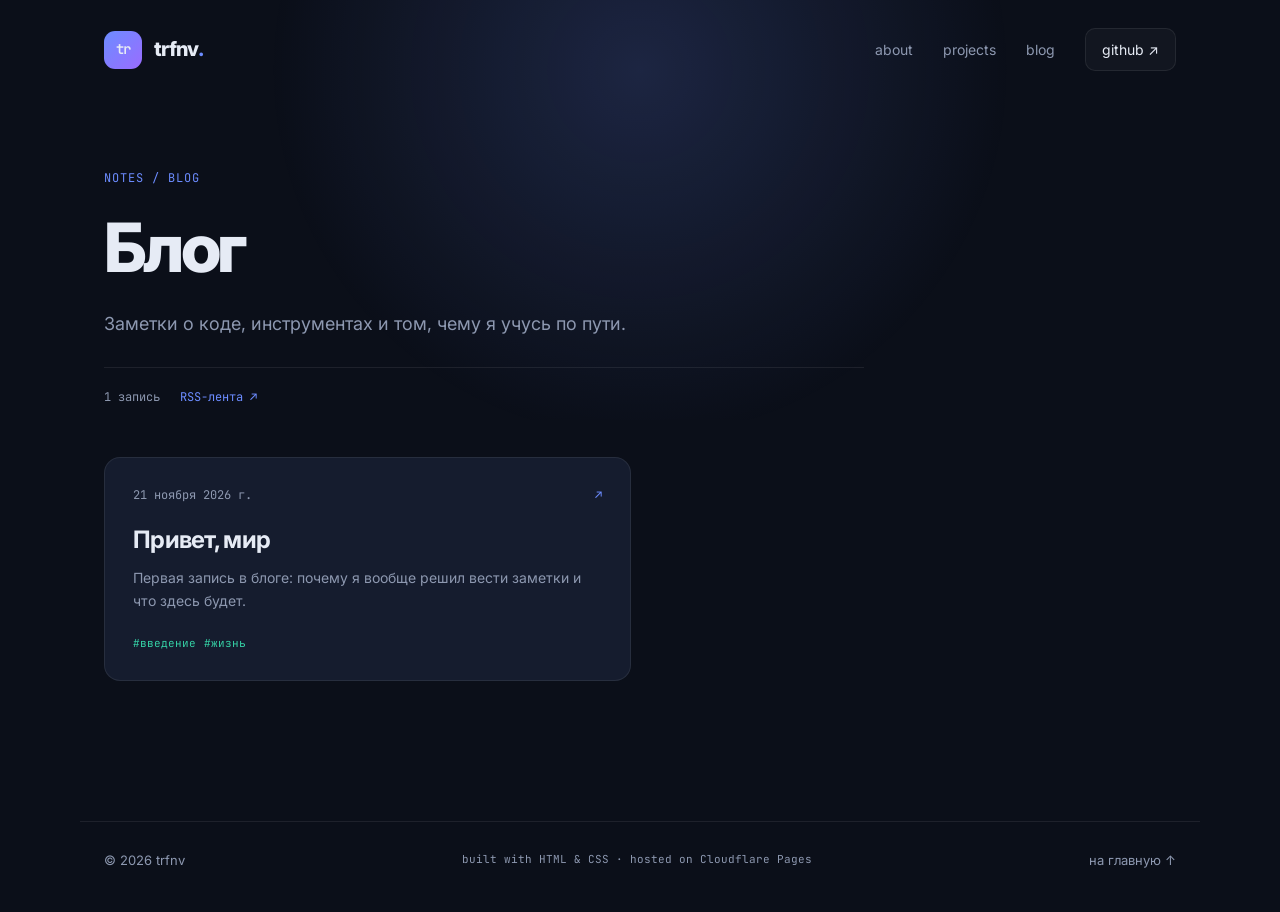
==== blog/index.html @ 70921342 "Add blog scaffolding: post list, article template, RSS" ====
<!DOCTYPE html>
<html lang="ru">
<head>
  <meta charset="UTF-8" />
  <meta name="viewport" content="width=device-width, initial-scale=1.0" />
  <meta name="description" content="Блог trfnv — заметки о разработке, инструментах и всём, что интересно." />
  <meta name="theme-color" content="#0b0f19" />
  <title>Блог — trfnv</title>
  <link rel="preconnect" href="https://fonts.googleapis.com" />
  <link rel="preconnect" href="https://fonts.gstatic.com" crossorigin />
  <link href="https://fonts.googleapis.com/css2?family=Inter:wght@400;500;600;800&family=JetBrains+Mono:wght@400;600&display=swap" rel="stylesheet" />
  <link rel="stylesheet" href="../styles.css" />
  <link rel="stylesheet" href="blog.css" />
</head>
<body>
  <div class="glow" aria-hidden="true"></div>

  <header class="site-header">
    <a class="brand" href="/">
      <span class="brand-mark">tr</span>
      <span class="brand-name">trfnv<span class="brand-dot">.</span></span>
    </a>
    <nav class="nav" aria-label="Основная навигация">
      <a href="/#about">about</a>
      <a href="/#projects">projects</a>
      <a href="/blog">blog</a>
      <a class="nav-cta" href="https://github.com/IvanTrifonoff" target="_blank" rel="noopener">github ↗</a>
    </nav>
  </header>

  <main class="blog-main">
    <section class="blog-hero">
      <div class="section-label">notes / blog</div>
      <h1>Блог</h1>
      <p class="lede">Заметки о коде, инструментах и том, чему я учусь по пути.</p>
      <div class="blog-meta-line">
        <span id="post-count">— записей</span>
        <a href="feed.xml" type="application/rss+xml">RSS-лента ↗</a>
      </div>
    </section>

    <section id="post-list" class="post-list" aria-live="polite">
      <p class="loading">Загружаю записи…</p>
    </section>
  </main>

  <footer class="site-footer">
    <span>© <span id="year">2026</span> trfnv</span>
    <span class="footer-note">built with HTML &amp; CSS · hosted on Cloudflare Pages</span>
    <a href="/">на главную ↑</a>
  </footer>

  <script src="posts.js"></script>
  <script>
    document.getElementById('year').textContent = new Date().getFullYear();

    const list = document.getElementById('post-list');
    const posts = (window.POSTS || []).slice().sort((a, b) => b.date.localeCompare(a.date));
    document.getElementById('post-count').textContent =
      posts.length + ' ' + (posts.length === 1 ? 'запись' : 'записей');

    if (!posts.length) {
      list.innerHTML = '<p class="loading">Пока нет ни одной записи.</p>';
    } else {
      list.innerHTML = posts.map(post => `
        <article class="post-card">
          <div class="post-card-top">
            <time datetime="${post.date}">${formatDate(post.date)}</time>
            <span class="post-card-arrow">↗</span>
          </div>
          <h2><a href="post.html?slug=${encodeURIComponent(post.slug)}">${escapeHtml(post.title)}</a></h2>
          <p>${escapeHtml(post.description || '')}</p>
          <div class="post-tags">${(post.tags || []).map(t => `<span>#${escapeHtml(t)}</span>`).join('')}</div>
        </article>
      `).join('');
    }

    function formatDate(iso) {
      const d = new Date(iso + 'T00:00:00');
      return d.toLocaleDateString('ru-RU', { day: 'numeric', month: 'long', year: 'numeric' });
    }
    function escapeHtml(s) {
      return String(s).replace(/[&<>"']/g, c => ({'&':'&amp;','<':'&lt;','>':'&gt;','"':'&quot;',"'":'&#39;'}[c]));
    }
  </script>
</body>
</html>
---- styles.css ----
:root {
  --bg: #0b0f19;
  --bg-soft: #121828;
  --card: #151c2e;
  --text: #e6ebf5;
  --muted: #8d98b0;
  --accent: #6c8cff;
  --accent-2: #35d0a5;
  --border: rgba(255, 255, 255, 0.08);
  --radius: 16px;
  --max: 1120px;
}

* { box-sizing: border-box; }

html { scroll-behavior: smooth; }

body {
  margin: 0;
  background: var(--bg);
  color: var(--text);
  font-family: 'Inter', -apple-system, BlinkMacSystemFont, 'Segoe UI', sans-serif;
  line-height: 1.65;
  -webkit-font-smoothing: antialiased;
  overflow-x: hidden;
}

a { color: inherit; text-decoration: none; }

.glow {
  position: fixed;
  top: -280px;
  left: 50%;
  width: 900px;
  height: 700px;
  transform: translateX(-50%);
  background: radial-gradient(circle, rgba(108, 140, 255, 0.18), transparent 65%);
  pointer-events: none;
  z-index: -1;
}

.site-header {
  max-width: var(--max);
  margin: 0 auto;
  padding: 28px 24px;
  display: flex;
  align-items: center;
  justify-content: space-between;
}

.brand { display: flex; align-items: center; gap: 12px; font-weight: 800; letter-spacing: -0.04em; }

.brand-mark {
  display: grid;
  place-items: center;
  width: 38px;
  height: 38px;
  border-radius: 11px;
  background: linear-gradient(135deg, var(--accent), #9a6cff);
  font-family: 'JetBrains Mono', monospace;
  font-size: 14px;
  font-weight: 600;
  letter-spacing: -0.06em;
}

.brand-name { font-size: 20px; }
.brand-dot { color: var(--accent); }

.nav { display: flex; align-items: center; gap: 30px; font-size: 14px; color: var(--muted); }
.nav a { transition: color 0.2s ease; }
.nav a:hover { color: var(--text); }

.nav-cta {
  padding: 9px 16px;
  border: 1px solid var(--border);
  border-radius: 10px;
  color: var(--text);
  background: rgba(255, 255, 255, 0.03);
}
.nav-cta:hover { border-color: var(--accent); }

main { max-width: var(--max); margin: 0 auto; padding: 0 24px; }

.hero { padding: 100px 0 130px; max-width: 820px; }

.eyebrow {
  display: inline-flex;
  align-items: center;
  gap: 9px;
  font-family: 'JetBrains Mono', monospace;
  font-size: 12px;
  color: var(--accent-2);
  letter-spacing: 0.04em;
  text-transform: uppercase;
}

.status-dot {
  width: 8px;
  height: 8px;
  border-radius: 50%;
  background: var(--accent-2);
  box-shadow: 0 0 0 4px rgba(53, 208, 165, 0.12);
}

h1 {
  margin: 22px 0 26px;
  font-size: clamp(42px, 7vw, 76px);
  line-height: 1.06;
  letter-spacing: -0.055em;
  font-weight: 800;
}

.accent {
  background: linear-gradient(90deg, var(--accent) 0%, #a77cff 100%);
  -webkit-background-clip: text;
  background-clip: text;
  color: transparent;
}

.lede { max-width: 560px; font-size: 18px; color: var(--muted); }

.hero-actions { display: flex; flex-wrap: wrap; gap: 14px; margin-top: 38px; }

.btn {
  display: inline-flex;
  align-items: center;
  gap: 12px;
  padding: 14px 22px;
  border-radius: 12px;
  font-size: 14px;
  font-weight: 600;
  transition: transform 0.2s ease, box-shadow 0.2s ease, border-color 0.2s ease;
}
.btn:hover { transform: translateY(-2px); }

.btn-primary {
  background: var(--accent);
  color: #0b0f19;
  box-shadow: 0 10px 30px rgba(108, 140, 255, 0.25);
}
.btn-primary:hover { box-shadow: 0 14px 38px rgba(108, 140, 255, 0.4); }

.btn-ghost { border: 1px solid var(--border); color: var(--text); }
.btn-ghost:hover { border-color: var(--accent); }

.hero-meta {
  display: flex;
  align-items: center;
  gap: 14px;
  margin-top: 56px;
  padding-top: 22px;
  border-top: 1px solid var(--border);
  font-family: 'JetBrains Mono', monospace;
  font-size: 12px;
  color: var(--muted);
}
.hero-meta code { color: var(--accent); }

.section { padding: 70px 0; border-top: 1px solid var(--border); }
.section-label {
  font-family: 'JetBrains Mono', monospace;
  font-size: 12px;
  color: var(--accent);
  letter-spacing: 0.08em;
  margin-bottom: 18px;
  text-transform: uppercase;
}

h2 {
  margin: 0 0 30px;
  font-size: clamp(28px, 4vw, 40px);
  letter-spacing: -0.04em;
  line-height: 1.15;
}

.about-grid { display: grid; grid-template-columns: 1fr 1fr; gap: 40px; }
.about-grid h2 { margin: 0; }
.about-text p { color: var(--muted); margin: 0 0 18px; }
.about-text a { color: var(--text); border-bottom: 1px solid var(--accent); }
.about-text a:hover { color: var(--accent); }

.cards { display: grid; grid-template-columns: repeat(3, 1fr); gap: 18px; }

.card {
  padding: 26px;
  background: var(--card);
  border: 1px solid var(--border);
  border-radius: var(--radius);
  transition: transform 0.25s ease, border-color 0.25s ease;
}
.card:hover { transform: translateY(-4px); border-color: rgba(108, 140, 255, 0.5); }

.card-top { display: flex; justify-content: space-between; align-items: center; margin-bottom: 30px; }
.tag {
  font-family: 'JetBrains Mono', monospace;
  font-size: 11px;
  color: var(--accent-2);
  padding: 5px 10px;
  border: 1px solid rgba(53, 208, 165, 0.25);
  border-radius: 99px;
}
.arrow { color: var(--muted); }

.card h3 { margin: 0 0 10px; font-size: 20px; letter-spacing: -0.03em; }
.card p { margin: 0 0 24px; color: var(--muted); font-size: 14px; }
.card-foot { display: flex; gap: 8px; flex-wrap: wrap; }
.card-foot span {
  font-size: 11px;
  font-family: 'JetBrains Mono', monospace;
  color: var(--muted);
  background: rgba(255, 255, 255, 0.04);
  padding: 4px 9px;
  border-radius: 6px;
}

.chips { display: flex; flex-wrap: wrap; gap: 10px; list-style: none; padding: 0; margin: 0; }
.chips li {
  padding: 9px 15px;
  border: 1px solid var(--border);
  border-radius: 10px;
  color: var(--muted);
  font-family: 'JetBrains Mono', monospace;
  font-size: 13px;
}
.chips li:hover { color: var(--text); border-color: var(--accent); }

.site-footer {
  max-width: var(--max);
  margin: 40px auto 0;
  padding: 28px 24px 40px;
  border-top: 1px solid var(--border);
  display: flex;
  justify-content: space-between;
  flex-wrap: wrap;
  gap: 12px;
  font-size: 13px;
  color: var(--muted);
}
.site-footer a:hover { color: var(--text); }
.footer-note { font-family: 'JetBrains Mono', monospace; font-size: 11px; }

@media (max-width: 760px) {
  .nav a:not(.nav-cta) { display: none; }
  .hero { padding: 70px 0 90px; }
  .about-grid, .cards { grid-template-columns: 1fr; }
}
---- blog/blog.css ----
.blog-main { padding-bottom: 100px; }

.blog-hero { padding: 70px 0 50px; max-width: 760px; }
.blog-hero h1 { font-size: clamp(42px, 7vw, 68px); }
.blog-hero .lede { max-width: 540px; }

.blog-meta-line {
  display: flex;
  align-items: center;
  gap: 20px;
  margin-top: 28px;
  padding-top: 20px;
  border-top: 1px solid var(--border);
  font-family: 'JetBrains Mono', monospace;
  font-size: 12px;
  color: var(--muted);
}
.blog-meta-line a { color: var(--accent); }
.blog-meta-line a:hover { text-decoration: underline; }

.loading { color: var(--muted); font-family: 'JetBrains Mono', monospace; font-size: 13px; }

.post-list {
  display: grid;
  grid-template-columns: repeat(2, 1fr);
  gap: 18px;
}

.post-card {
  padding: 28px;
  background: var(--card);
  border: 1px solid var(--border);
  border-radius: var(--radius);
  transition: transform 0.25s ease, border-color 0.25s ease;
}
.post-card:hover { transform: translateY(-4px); border-color: rgba(108, 140, 255, 0.5); }

.post-card-top {
  display: flex;
  justify-content: space-between;
  align-items: center;
  font-family: 'JetBrains Mono', monospace;
  font-size: 12px;
  color: var(--muted);
  margin-bottom: 20px;
}
.post-card-arrow { color: var(--accent); }

.post-card h2 { margin: 0 0 12px; font-size: 24px; letter-spacing: -0.03em; }
.post-card h2 a:hover { color: var(--accent); }
.post-card p { margin: 0 0 22px; color: var(--muted); font-size: 14px; }

.post-tags { display: flex; flex-wrap: wrap; gap: 8px; }
.post-tags span {
  font-family: 'JetBrains Mono', monospace;
  font-size: 11px;
  color: var(--accent-2);
}

.article-main { max-width: 820px; padding-top: 50px; }

.back-link {
  display: inline-block;
  margin-bottom: 40px;
  font-family: 'JetBrains Mono', monospace;
  font-size: 12px;
  color: var(--muted);
}
.back-link:hover { color: var(--accent); }

.article-header {
  padding-bottom: 30px;
  margin-bottom: 40px;
  border-bottom: 1px solid var(--border);
}
.article-header h1 { font-size: clamp(34px, 5vw, 52px); margin: 16px 0 18px; }
.article-header time {
  font-family: 'JetBrains Mono', monospace;
  font-size: 12px;
  color: var(--muted);
}

.prose { font-size: 17px; color: #cdd5e6; }
.prose h1, .prose h2, .prose h3 { color: var(--text); letter-spacing: -0.03em; margin: 1.8em 0 0.6em; }
.prose h1 { font-size: 30px; }
.prose h2 { font-size: 24px; }
.prose h3 { font-size: 19px; }
.prose p { margin: 0 0 1.2em; }
.prose a { color: var(--accent); border-bottom: 1px solid rgba(108, 140, 255, 0.4); }
.prose a:hover { border-bottom-color: var(--accent); }
.prose strong { color: var(--text); }
.prose ul, .prose ol { padding-left: 24px; margin: 0 0 1.2em; }
.prose li { margin-bottom: 6px; }
.prose blockquote {
  margin: 1.5em 0;
  padding: 4px 20px;
  border-left: 3px solid var(--accent);
  color: var(--muted);
  background: rgba(108, 140, 255, 0.05);
  border-radius: 0 10px 10px 0;
}
.prose code {
  font-family: 'JetBrains Mono', monospace;
  font-size: 0.88em;
  background: rgba(255, 255, 255, 0.06);
  padding: 2px 6px;
  border-radius: 5px;
  color: #b9c7ff;
}
.prose pre {
  background: var(--bg-soft);
  border: 1px solid var(--border);
  padding: 20px;
  border-radius: 12px;
  overflow-x: auto;
  margin: 1.5em 0;
}
.prose pre code { background: none; padding: 0; color: var(--text); font-size: 13px; }
.prose hr { border: none; border-top: 1px solid var(--border); margin: 2.5em 0; }
.prose img { max-width: 100%; border-radius: 12px; }

.article-bottom {
  margin-top: 70px;
  padding-top: 30px;
  border-top: 1px solid var(--border);
}

@media (max-width: 760px) {
  .post-list { grid-template-columns: 1fr; }
  .blog-hero { padding: 40px 0 30px; }
}
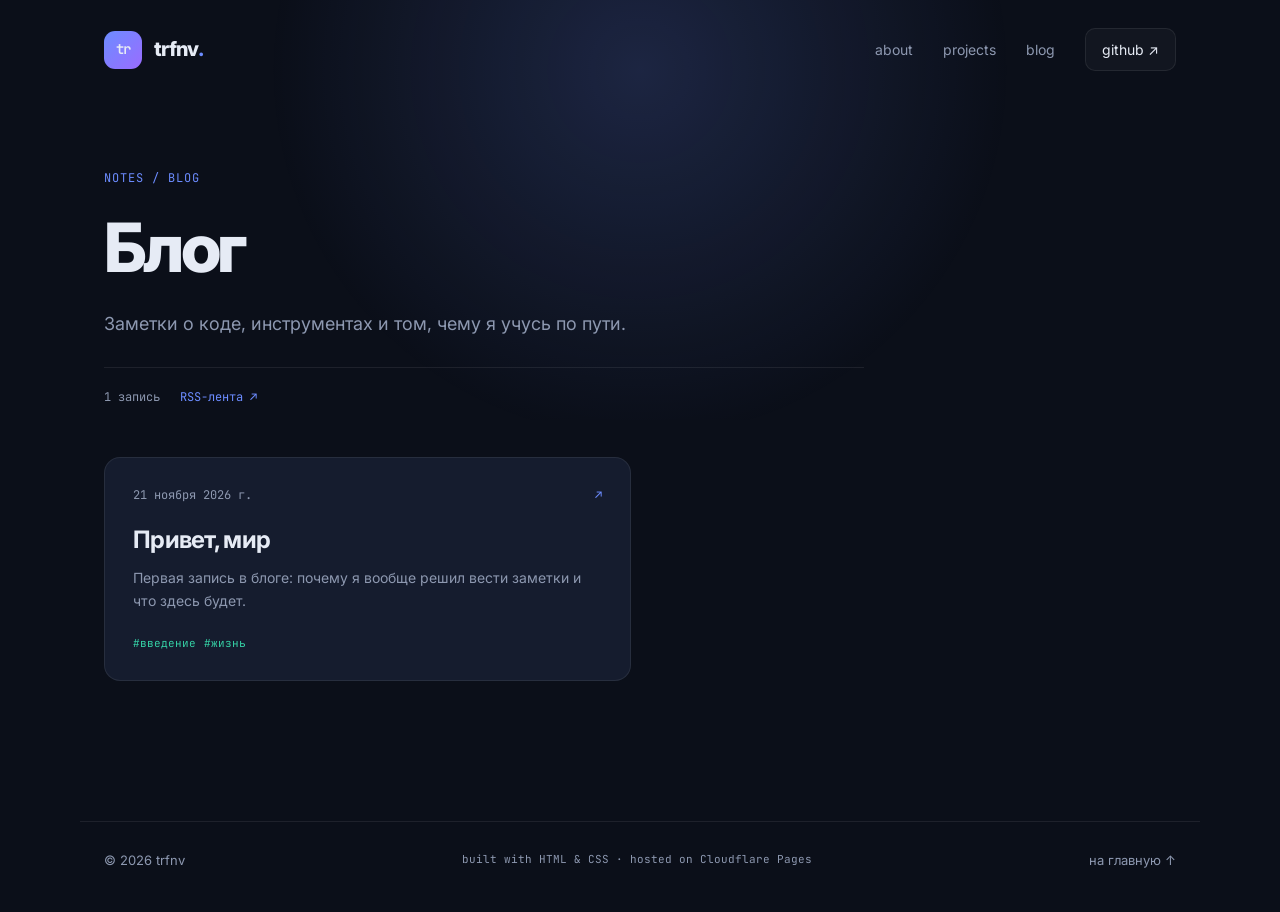
==== commit 1c6de3bd: "Use canonical post URLs and mark domain as live" ====
--- a/blog/index.html
+++ b/blog/index.html
@@ -68,7 +68,7 @@
             <time datetime="${post.date}">${formatDate(post.date)}</time>
             <span class="post-card-arrow">↗</span>
           </div>
-          <h2><a href="post.html?slug=${encodeURIComponent(post.slug)}">${escapeHtml(post.title)}</a></h2>
+          <h2><a href="post?slug=${encodeURIComponent(post.slug)}">${escapeHtml(post.title)}</a></h2>
           <p>${escapeHtml(post.description || '')}</p>
           <div class="post-tags">${(post.tags || []).map(t => `<span>#${escapeHtml(t)}</span>`).join('')}</div>
         </article>
